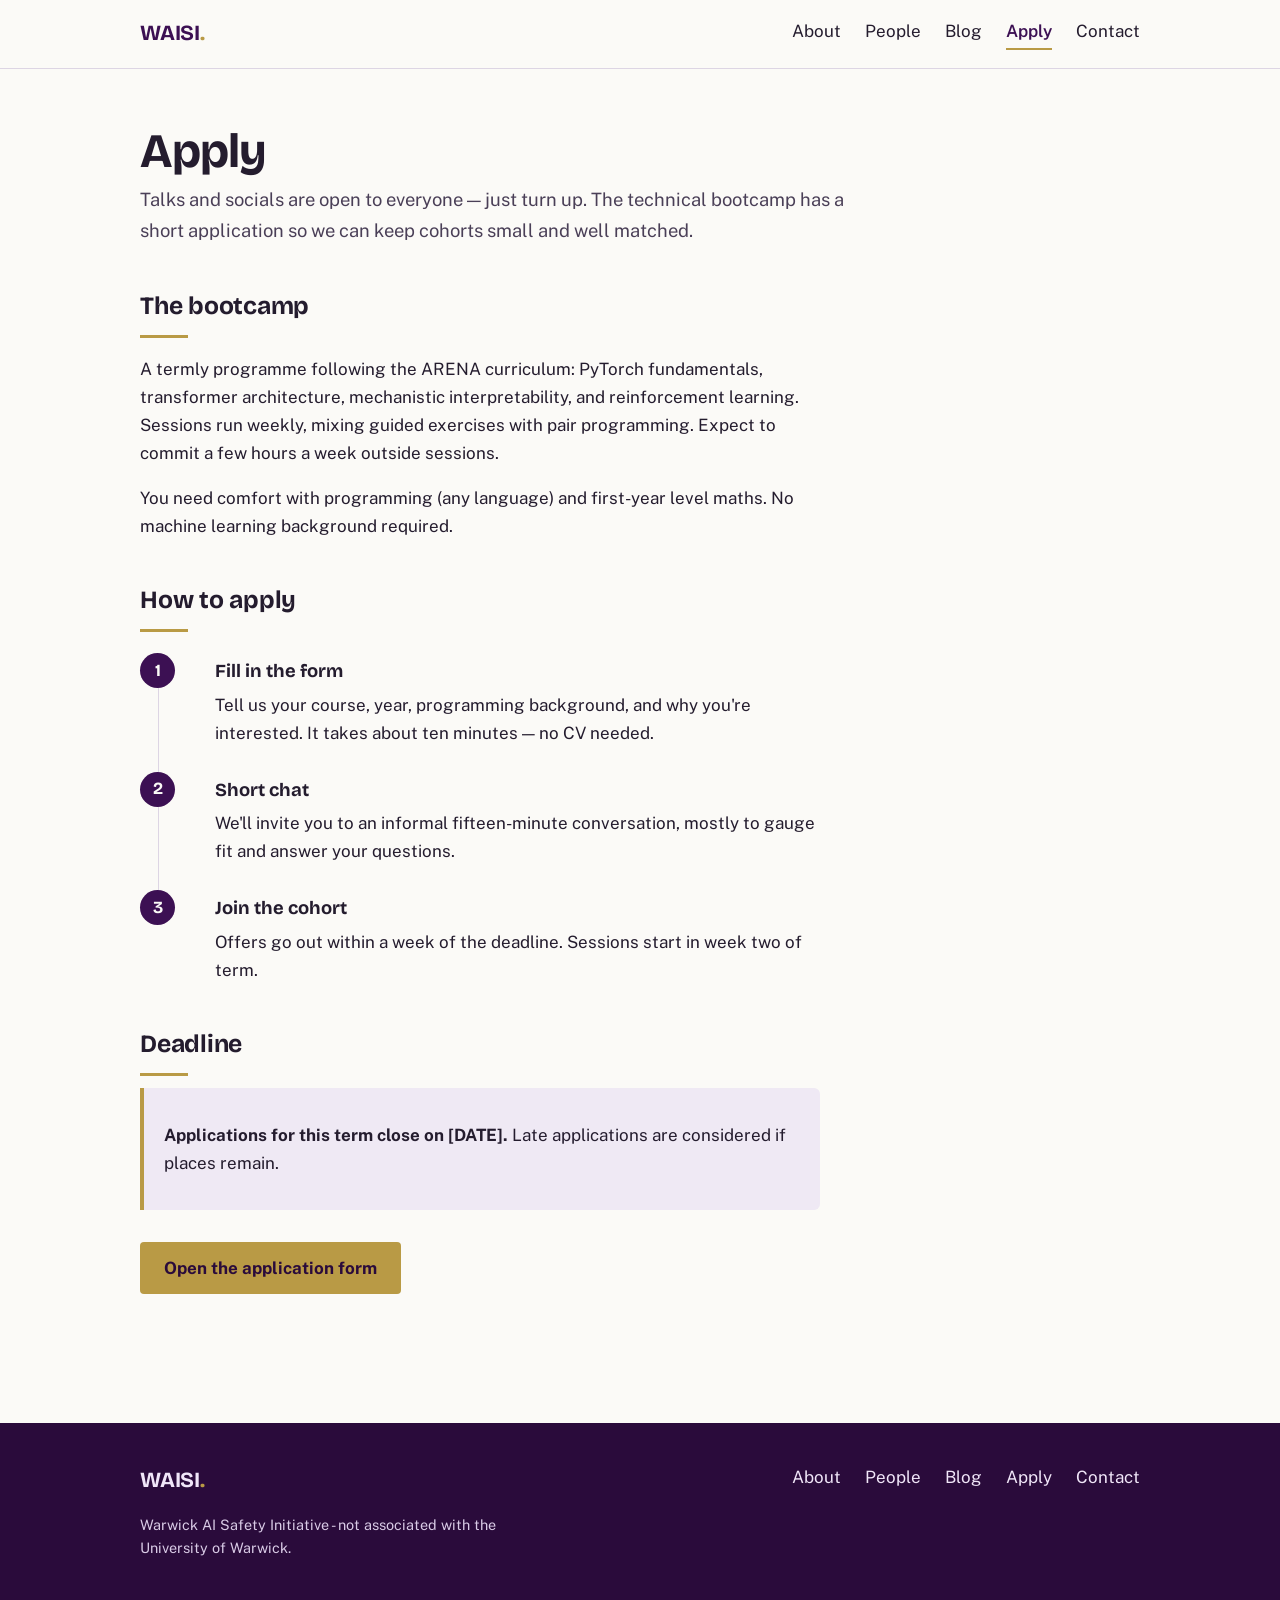
==== apply.html @ fafcf180 "Add files via upload" ====
<!DOCTYPE html>
<html lang="en-GB">
<head>
  <meta charset="UTF-8">
  <meta name="viewport" content="width=device-width, initial-scale=1.0">
  <title>Apply — Warwick AI Safety Initiative</title>
  <link rel="preconnect" href="https://fonts.googleapis.com">
  <link href="https://fonts.googleapis.com/css2?family=Bricolage+Grotesque:wght@500;700&family=Public+Sans:wght@400;600;700&display=swap" rel="stylesheet">
  <link rel="icon" type="image/svg+xml" href="logo.svg">
  <link rel="stylesheet" href="style.css">
</head>
<body>

<header class="site-header">
  <div class="inner">
    <a class="wordmark" href="index.html">WAISI<span>.</span></a>
    <nav class="site-nav" aria-label="Main">
      <a href="index.html">About</a>
      <a href="people.html">People</a>
      <a href="https://waisi.substack.com">Blog</a>
      <a href="apply.html" aria-current="page">Apply</a>
      <a href="contact.html">Contact</a>
    </nav>
  </div>
</header>

<main>
  <h1 class="page-title">Apply</h1>
  <p class="page-lede">Talks and socials are open to everyone — just turn up. The technical bootcamp has a short application so we can keep cohorts small and well matched.</p>

  <h2>The bootcamp</h2>
  <p>A termly programme following the ARENA curriculum: PyTorch fundamentals, transformer architecture, mechanistic interpretability, and reinforcement learning. Sessions run weekly, mixing guided exercises with pair programming. Expect to commit a few hours a week outside sessions.</p>
  <p>You need comfort with programming (any language) and first-year level maths. No machine learning background required.</p>

  <h2>How to apply</h2>
  <ol class="steps">
    <li>
      <h3>Fill in the form</h3>
      <p>Tell us your course, year, programming background, and why you're interested. It takes about ten minutes — no CV needed.</p>
    </li>
    <li>
      <h3>Short chat</h3>
      <p>We'll invite you to an informal fifteen-minute conversation, mostly to gauge fit and answer your questions.</p>
    </li>
    <li>
      <h3>Join the cohort</h3>
      <p>Offers go out within a week of the deadline. Sessions start in week two of term.</p>
    </li>
  </ol>

  <h2>Deadline</h2>
  <div class="notice">
    <p><strong>Applications for this term close on [DATE].</strong> Late applications are considered if places remain.</p>
  </div>

  <p style="margin-top:2rem">
    <!-- Replace # with your Google Form (or other) application link -->
    <a class="button" href="#">Open the application form</a>
  </p>
</main>

<footer class="site-footer">
  <div class="inner">
    <div>
      <a class="wordmark" href="index.html" style="color:#f0e6f8">WAISI<span>.</span></a>
      <p class="fine">Warwick AI Safety Initiative - not associated with the University of Warwick.</p>
    </div>
    <nav class="site-nav" aria-label="Footer">
      <a href="index.html">About</a>
      <a href="people.html">People</a>
      <a href="https://waisi.substack.com">Blog</a>
      <a href="apply.html">Apply</a>
      <a href="contact.html">Contact</a>
    </nav>
  </div>
</footer>

</body>
</html>
---- style.css ----
/* ============================================================
   WAISI — Warwick AI Safety Initiative
   ------------------------------------------------------------
   CUSTOMISE HERE: colours, fonts and spacing all live in the
   variables below. Change a value once and it applies site-wide.
   ============================================================ */

:root {
  /* Colours (Warwick aubergine + gold) */
  --ink: #241c2e;          /* body text */
  --paper: #fbfaf7;        /* page background */
  --aubergine: #3c1053;    /* primary brand colour */
  --aubergine-deep: #2a0b3b;
  --gold: #b99a45;         /* accent */
  --lilac: #efe9f4;        /* tinted surface */
  --line: #ddd5e4;         /* hairlines */

  /* Type */
  --font-display: "Bricolage Grotesque", Georgia, serif;
  --font-body: "Public Sans", system-ui, -apple-system, sans-serif;

  /* Layout */
  --measure: 68ch;         /* max width of running text */
  --page-max: 1080px;      /* max width of the page */
  --pad: clamp(1.25rem, 4vw, 2.5rem);
}

* { box-sizing: border-box; }

html { scroll-behavior: smooth; }
@media (prefers-reduced-motion: reduce) {
  html { scroll-behavior: auto; }
  * { animation: none !important; transition: none !important; }
}

body {
  margin: 0;
  background: var(--paper);
  color: var(--ink);
  font-family: var(--font-body);
  font-size: 1.0625rem;
  line-height: 1.65;
}

a { color: var(--aubergine); text-decoration-thickness: 1px; text-underline-offset: 3px; }
a:hover { color: var(--aubergine-deep); text-decoration-thickness: 2px; }
:focus-visible { outline: 3px solid var(--gold); outline-offset: 2px; }

/* ---------- Header & navigation ---------- */

.site-header {
  border-bottom: 1px solid var(--line);
  background: var(--paper);
}

.site-header .inner {
  max-width: var(--page-max);
  margin: 0 auto;
  padding: 1rem var(--pad);
  display: flex;
  align-items: center;
  justify-content: space-between;
  gap: 1rem;
  flex-wrap: wrap;
}

.wordmark {
  font-family: var(--font-display);
  font-weight: 700;
  font-size: 1.35rem;
  letter-spacing: -0.01em;
  color: var(--aubergine);
  text-decoration: none;
}
.wordmark span { color: var(--gold); }

.site-nav { display: flex; gap: 1.5rem; flex-wrap: wrap; }
.site-nav a {
  text-decoration: none;
  color: var(--ink);
  padding-bottom: 3px;
  border-bottom: 2px solid transparent;
}
.site-nav a:hover { border-bottom-color: var(--line); }
.site-nav a[aria-current="page"] {
  border-bottom-color: var(--gold);
  color: var(--aubergine);
  font-weight: 600;
}

/* ---------- Hero ---------- */

.hero {
  position: relative;
  background: var(--aubergine);
  color: #f4eefa;
  overflow: hidden;
}
.hero .inner {
  position: relative;
  max-width: var(--page-max);
  margin: 0 auto;
  padding: clamp(3rem, 9vw, 6rem) var(--pad);
}
.hero h1 {
  font-family: var(--font-display);
  font-size: clamp(2.2rem, 6vw, 3.8rem);
  line-height: 1.08;
  letter-spacing: -0.02em;
  margin: 0 0 1rem;
  max-width: 16ch;
}
.hero p {
  max-width: 52ch;
  font-size: 1.15rem;
  margin: 0 0 2rem;
  color: #e4d9ee;
}
.hero .field {
  position: absolute;
  inset: 0;
  opacity: 0.35;
  pointer-events: none;
}

.button {
  display: inline-block;
  background: var(--gold);
  color: var(--aubergine-deep);
  font-weight: 700;
  text-decoration: none;
  padding: 0.75rem 1.5rem;
  border-radius: 4px;
}
.button:hover { background: #cbae5c; color: var(--aubergine-deep); }
.button.quiet {
  background: transparent;
  color: inherit;
  border: 1px solid currentColor;
  margin-left: 0.75rem;
}

/* ---------- Page body ---------- */

main { max-width: var(--page-max); margin: 0 auto; padding: 2.5rem var(--pad) 4rem; }

h1.page-title {
  font-family: var(--font-display);
  font-size: clamp(2rem, 5vw, 3rem);
  letter-spacing: -0.02em;
  line-height: 1.1;
  margin: 1rem 0 0.5rem;
}
.page-lede { max-width: var(--measure); font-size: 1.15rem; color: #4a3f57; margin-top: 0; }

h2 {
  font-family: var(--font-display);
  font-size: 1.55rem;
  letter-spacing: -0.01em;
  margin: 2.5rem 0 0.75rem;
}
h2::after {
  content: "";
  display: block;
  width: 3rem;
  height: 3px;
  background: var(--gold);
  margin-top: 0.5rem;
}

p, ul, ol { max-width: var(--measure); }

/* ---------- Activity list (home) ---------- */

.activities { display: grid; grid-template-columns: repeat(auto-fit, minmax(260px, 1fr)); gap: 2rem; margin-top: 1.5rem; }
.activity { border-top: 3px solid var(--aubergine); padding-top: 1rem; }
.activity h3 { font-family: var(--font-display); font-size: 1.2rem; margin: 0 0 0.4rem; }
.activity p { margin: 0; font-size: 0.98rem; }

/* ---------- People ---------- */

.people { display: grid; grid-template-columns: repeat(auto-fill, minmax(230px, 1fr)); gap: 2rem; margin-top: 2rem; }
.person img, .person .placeholder {
  width: 100%;
  aspect-ratio: 1;
  object-fit: cover;
  border-radius: 6px;
  background: var(--lilac);
  display: grid;
  place-items: center;
  color: var(--aubergine);
  font-family: var(--font-display);
  font-size: 2.5rem;
}
.person h3 { font-family: var(--font-display); font-size: 1.15rem; margin: 0.75rem 0 0.1rem; }
.person .role { color: var(--aubergine); font-weight: 600; font-size: 0.95rem; margin: 0 0 0.35rem; }
.person p { font-size: 0.95rem; margin: 0; }

/* ---------- Apply steps ---------- */

.steps { list-style: none; counter-reset: step; padding: 0; margin: 1.5rem 0 0; max-width: var(--measure); }
.steps li {
  counter-increment: step;
  position: relative;
  padding: 0 0 1.75rem 3.5rem;
  border-left: 1px solid var(--line);
  margin-left: 1.1rem;
}
.steps li:last-child { border-left-color: transparent; padding-bottom: 0; }
.steps li::before {
  content: counter(step);
  position: absolute;
  left: -1.15rem;
  top: -0.2rem;
  width: 2.2rem;
  height: 2.2rem;
  border-radius: 50%;
  background: var(--aubergine);
  color: var(--paper);
  font-family: var(--font-display);
  font-weight: 700;
  display: grid;
  place-items: center;
}
.steps h3 { font-family: var(--font-display); font-size: 1.15rem; margin: 0 0 0.25rem; }
.steps p { margin: 0; }

.notice {
  background: var(--lilac);
  border-left: 4px solid var(--gold);
  padding: 1rem 1.25rem;
  max-width: var(--measure);
  border-radius: 0 6px 6px 0;
}

/* ---------- Contact ---------- */

.contact-list { list-style: none; padding: 0; max-width: var(--measure); }
.contact-list li { padding: 1rem 0; border-bottom: 1px solid var(--line); display: flex; gap: 1rem; flex-wrap: wrap; }
.contact-list .label { font-weight: 700; min-width: 8rem; }

/* ---------- Footer ---------- */

.site-footer { background: var(--aubergine-deep); color: #d9cbe6; margin-top: 3rem; }
.site-footer .inner {
  max-width: var(--page-max);
  margin: 0 auto;
  padding: 2.5rem var(--pad);
  display: flex;
  justify-content: space-between;
  gap: 2rem;
  flex-wrap: wrap;
}
.site-footer a { color: #f0e6f8; }
.site-footer .fine { font-size: 0.9rem; max-width: 44ch; }
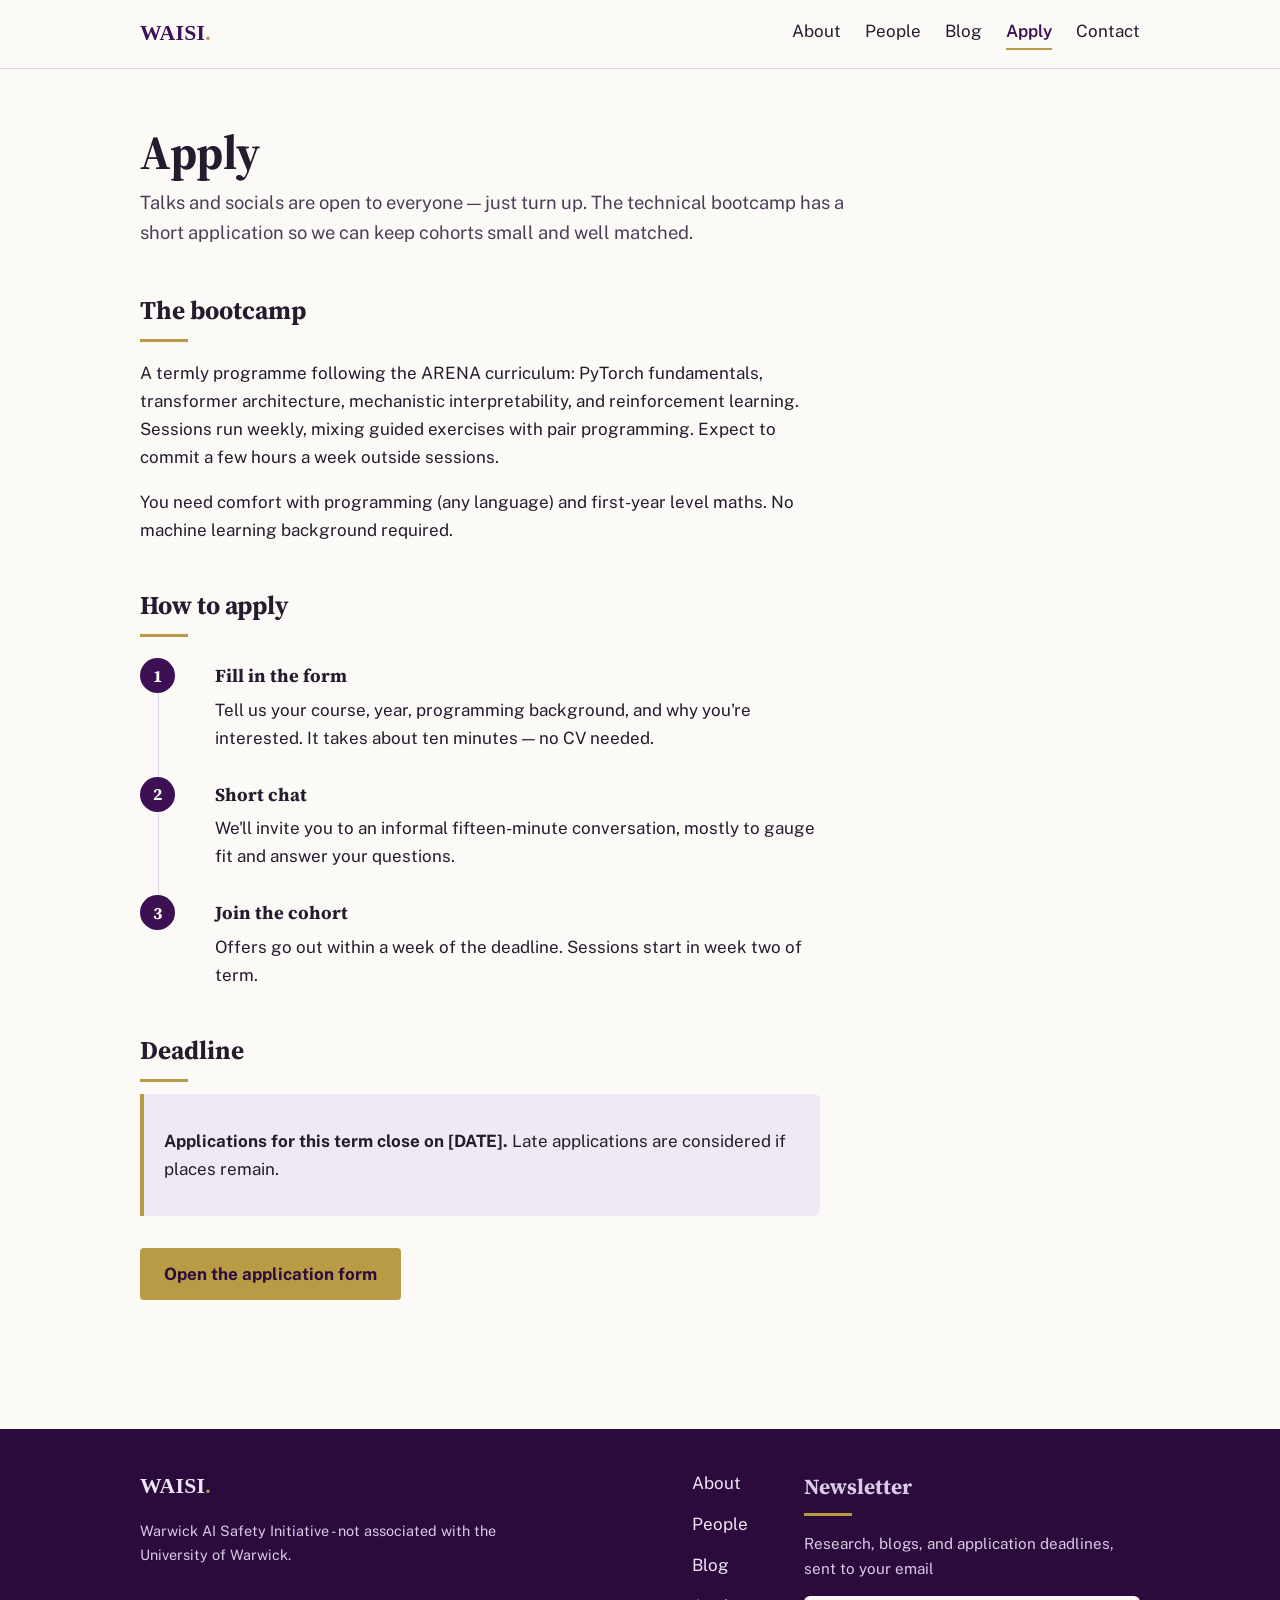
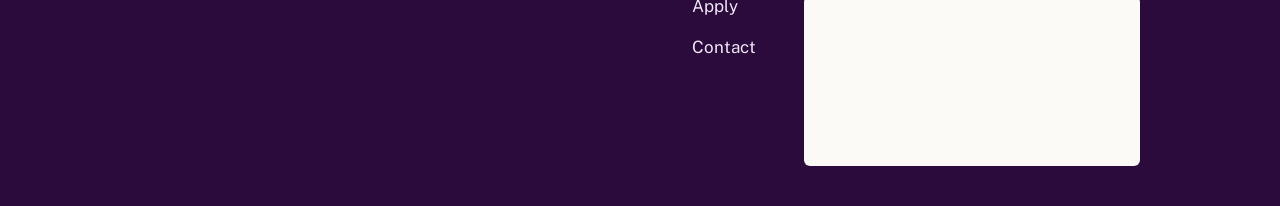
==== commit c8c0f7ca: "Update apply.html" ====
--- a/apply.html
+++ b/apply.html
@@ -5,7 +5,7 @@
   <meta name="viewport" content="width=device-width, initial-scale=1.0">
   <title>Apply — Warwick AI Safety Initiative</title>
   <link rel="preconnect" href="https://fonts.googleapis.com">
-  <link href="https://fonts.googleapis.com/css2?family=Bricolage+Grotesque:wght@500;700&family=Public+Sans:wght@400;600;700&display=swap" rel="stylesheet">
+  <link href="https://fonts.googleapis.com/css2?family=Public+Sans:wght@400;600;700&family=Source+Serif+4:opsz,wght@8..60,400;8..60,600;8..60,700&display=swap" rel="stylesheet">
   <link rel="icon" type="image/svg+xml" href="logo.svg">
   <link rel="stylesheet" href="style.css">
 </head>
@@ -13,11 +13,11 @@
 
 <header class="site-header">
   <div class="inner">
-    <a class="wordmark" href="index.html">WAISI<span>.</span></a>
+    <a class="wordmark" href="index.html">WAISI<span class="dot">.</span></a>
     <nav class="site-nav" aria-label="Main">
       <a href="index.html">About</a>
       <a href="people.html">People</a>
-      <a href="https://waisi.substack.com">Blog</a>
+      <a href="https://waisiuk.substack.com">Blog</a>
       <a href="apply.html" aria-current="page">Apply</a>
       <a href="contact.html">Contact</a>
     </nav>
@@ -61,17 +61,24 @@
 
 <footer class="site-footer">
   <div class="inner">
-    <div>
-      <a class="wordmark" href="index.html" style="color:#f0e6f8">WAISI<span>.</span></a>
+    <div class="brand">
+      <a class="wordmark wordmark-light" href="index.html">WAISI<span class="dot">.</span></a>
       <p class="fine">Warwick AI Safety Initiative - not associated with the University of Warwick.</p>
     </div>
     <nav class="site-nav" aria-label="Footer">
       <a href="index.html">About</a>
       <a href="people.html">People</a>
-      <a href="https://waisi.substack.com">Blog</a>
+      <a href="https://waisiuk.substack.com">Blog</a>
       <a href="apply.html">Apply</a>
       <a href="contact.html">Contact</a>
     </nav>
+
+    <div class="newsletter">
+      <h2>Newsletter</h2>
+      <p>Research, blogs, and application deadlines, sent to your email</p>
+      <iframe src="https://waisiuk.substack.com/embed" title="Subscribe to the WAISI newsletter" loading="lazy" scrolling="no"></iframe>
+    </div>
+
   </div>
 </footer>
 
--- a/style.css
+++ b/style.css
@@ -15,8 +15,12 @@
   --lilac: #efe9f4;        /* tinted surface */
   --line: #ddd5e4;         /* hairlines */
 
-  /* Type */
-  --font-display: "Bricolage Grotesque", Georgia, serif;
+  /* Type
+     --font-logo must stay identical to the font-family in logo.svg, so the
+     wordmark and the W in the logo tile resolve to the same face on every
+     device. If you change one, change the other. */
+  --font-logo: Georgia, "Times New Roman", serif;
+  --font-display: "Source Serif 4", Georgia, serif;
   --font-body: "Public Sans", system-ui, -apple-system, sans-serif;
 
   /* Layout */
@@ -65,16 +69,17 @@
 }
 
 .wordmark {
-  font-family: var(--font-display);
+  font-family: var(--font-logo);
   font-weight: 700;
   font-size: 1.35rem;
-  letter-spacing: -0.01em;
+  letter-spacing: 0.015em;   /* serif capitals need a little air */
   color: var(--aubergine);
   text-decoration: none;
 }
-.wordmark span { color: var(--gold); }
-
-.site-nav { display: flex; gap: 1.5rem; flex-wrap: wrap; }
+.wordmark .dot { color: var(--gold); }
+.wordmark-light { color: #f0e6f8; }
+
+.site-nav { display: flex; align-items: flex-start; gap: 1.5rem; flex-wrap: wrap; }
 .site-nav a {
   text-decoration: none;
   color: var(--ink);
@@ -104,11 +109,11 @@
 }
 .hero h1 {
   font-family: var(--font-display);
-  font-size: clamp(2.2rem, 6vw, 3.8rem);
-  line-height: 1.08;
-  letter-spacing: -0.02em;
+  font-size: clamp(2.2rem, 6vw, 3.7rem);
+  line-height: 1.12;
+  letter-spacing: -0.01em;
   margin: 0 0 1rem;
-  max-width: 16ch;
+  max-width: 18ch;
 }
 .hero p {
   max-width: 52ch;
@@ -147,16 +152,16 @@
 h1.page-title {
   font-family: var(--font-display);
   font-size: clamp(2rem, 5vw, 3rem);
-  letter-spacing: -0.02em;
-  line-height: 1.1;
+  letter-spacing: -0.01em;
+  line-height: 1.15;
   margin: 1rem 0 0.5rem;
 }
 .page-lede { max-width: var(--measure); font-size: 1.15rem; color: #4a3f57; margin-top: 0; }
 
 h2 {
   font-family: var(--font-display);
-  font-size: 1.55rem;
-  letter-spacing: -0.01em;
+  font-size: 1.6rem;
+  letter-spacing: 0;
   margin: 2.5rem 0 0.75rem;
 }
 h2::after {
@@ -246,10 +251,29 @@
   max-width: var(--page-max);
   margin: 0 auto;
   padding: 2.5rem var(--pad);
-  display: flex;
-  justify-content: space-between;
-  gap: 2rem;
-  flex-wrap: wrap;
-}
+  display: grid;
+  grid-template-columns: minmax(0, 1fr) auto minmax(17rem, 21rem);
+  gap: 2rem 3rem;
+  align-items: start;
+}
+/* Footer links read as a column here, which keeps all three blocks on one row */
+.site-footer .site-nav { flex-direction: column; gap: 0.5rem; }
 .site-footer a { color: #f0e6f8; }
-.site-footer .fine { font-size: 0.9rem; max-width: 44ch; }
+.site-footer .fine { font-size: 0.9rem; max-width: 44ch; margin-bottom: 0; }
+
+.newsletter h2 { margin-top: 0; font-size: 1.35rem; }
+.newsletter p { font-size: 0.95rem; }
+.newsletter iframe {
+  width: 100%;
+  height: 170px;
+  border: 0;
+  border-radius: 6px;
+  display: block;
+  background: var(--paper);
+}
+
+/* Stack into one column once the three footer blocks stop fitting side by side */
+@media (max-width: 820px) {
+  .site-footer .inner { grid-template-columns: minmax(0, 1fr); }
+  .site-footer .site-nav { flex-direction: row; gap: 0.75rem 1.5rem; }
+}
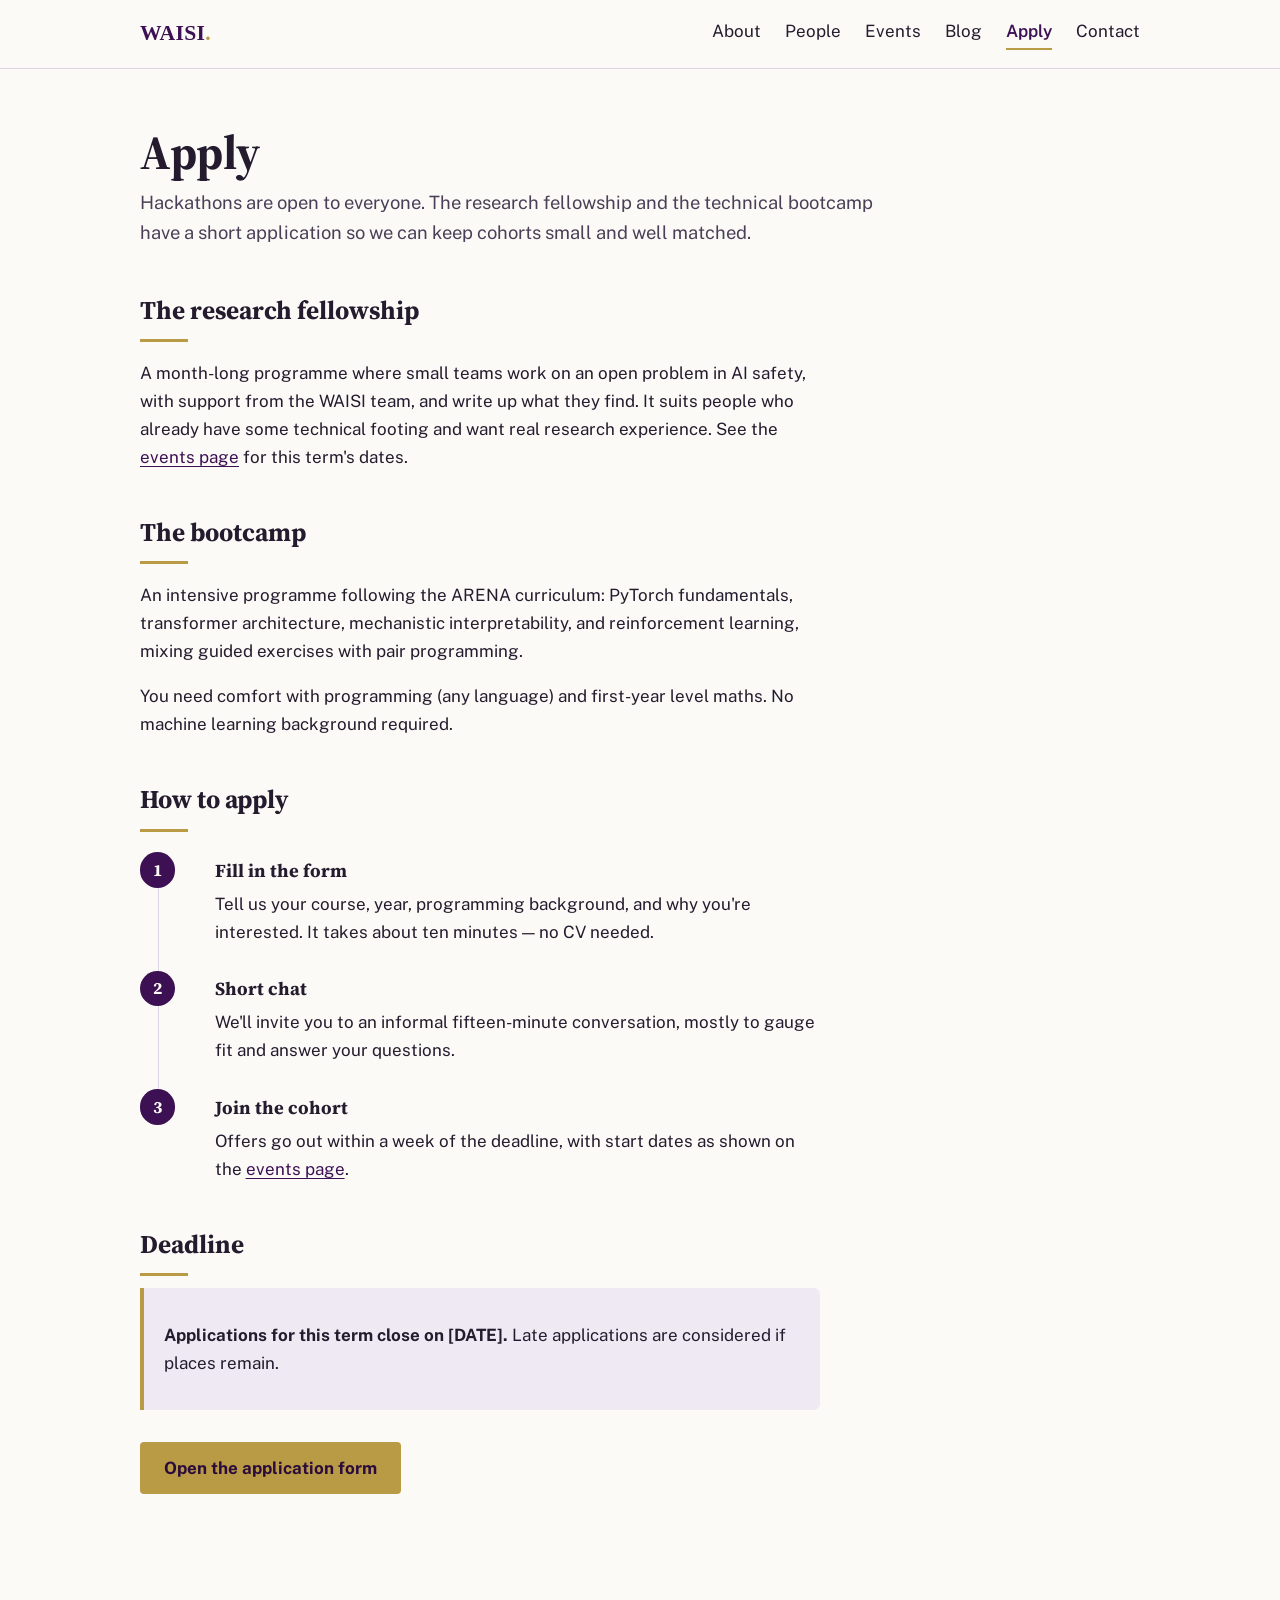
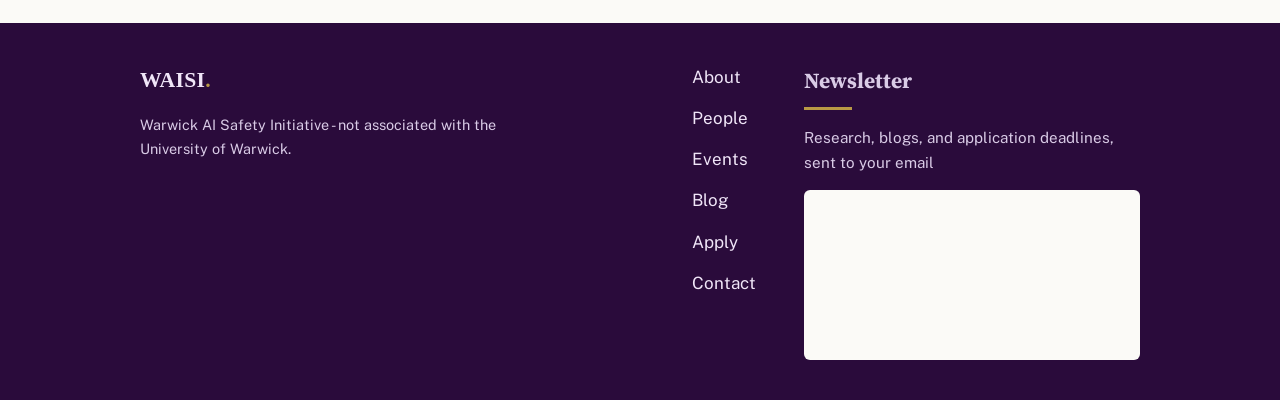
==== commit 91e8953c: "Update apply.html" ====
--- a/apply.html
+++ b/apply.html
@@ -17,6 +17,7 @@
     <nav class="site-nav" aria-label="Main">
       <a href="index.html">About</a>
       <a href="people.html">People</a>
+      <a href="events.html">Events</a>
       <a href="https://waisiuk.substack.com">Blog</a>
       <a href="apply.html" aria-current="page">Apply</a>
       <a href="contact.html">Contact</a>
@@ -26,10 +27,13 @@
 
 <main>
   <h1 class="page-title">Apply</h1>
-  <p class="page-lede">Talks and socials are open to everyone — just turn up. The technical bootcamp has a short application so we can keep cohorts small and well matched.</p>
+  <p class="page-lede">Hackathons are open to everyone. The research fellowship and the technical bootcamp have a short application so we can keep cohorts small and well matched.</p>
+
+  <h2>The research fellowship</h2>
+  <p>A month-long programme where small teams work on an open problem in AI safety, with support from the WAISI team, and write up what they find. It suits people who already have some technical footing and want real research experience. See the <a href="events.html">events page</a> for this term's dates.</p>
 
   <h2>The bootcamp</h2>
-  <p>A termly programme following the ARENA curriculum: PyTorch fundamentals, transformer architecture, mechanistic interpretability, and reinforcement learning. Sessions run weekly, mixing guided exercises with pair programming. Expect to commit a few hours a week outside sessions.</p>
+  <p>An intensive programme following the ARENA curriculum: PyTorch fundamentals, transformer architecture, mechanistic interpretability, and reinforcement learning, mixing guided exercises with pair programming.</p>
   <p>You need comfort with programming (any language) and first-year level maths. No machine learning background required.</p>
 
   <h2>How to apply</h2>
@@ -44,7 +48,7 @@
     </li>
     <li>
       <h3>Join the cohort</h3>
-      <p>Offers go out within a week of the deadline. Sessions start in week two of term.</p>
+      <p>Offers go out within a week of the deadline, with start dates as shown on the <a href="events.html">events page</a>.</p>
     </li>
   </ol>
 
@@ -68,6 +72,7 @@
     <nav class="site-nav" aria-label="Footer">
       <a href="index.html">About</a>
       <a href="people.html">People</a>
+      <a href="events.html">Events</a>
       <a href="https://waisiuk.substack.com">Blog</a>
       <a href="apply.html">Apply</a>
       <a href="contact.html">Contact</a>
